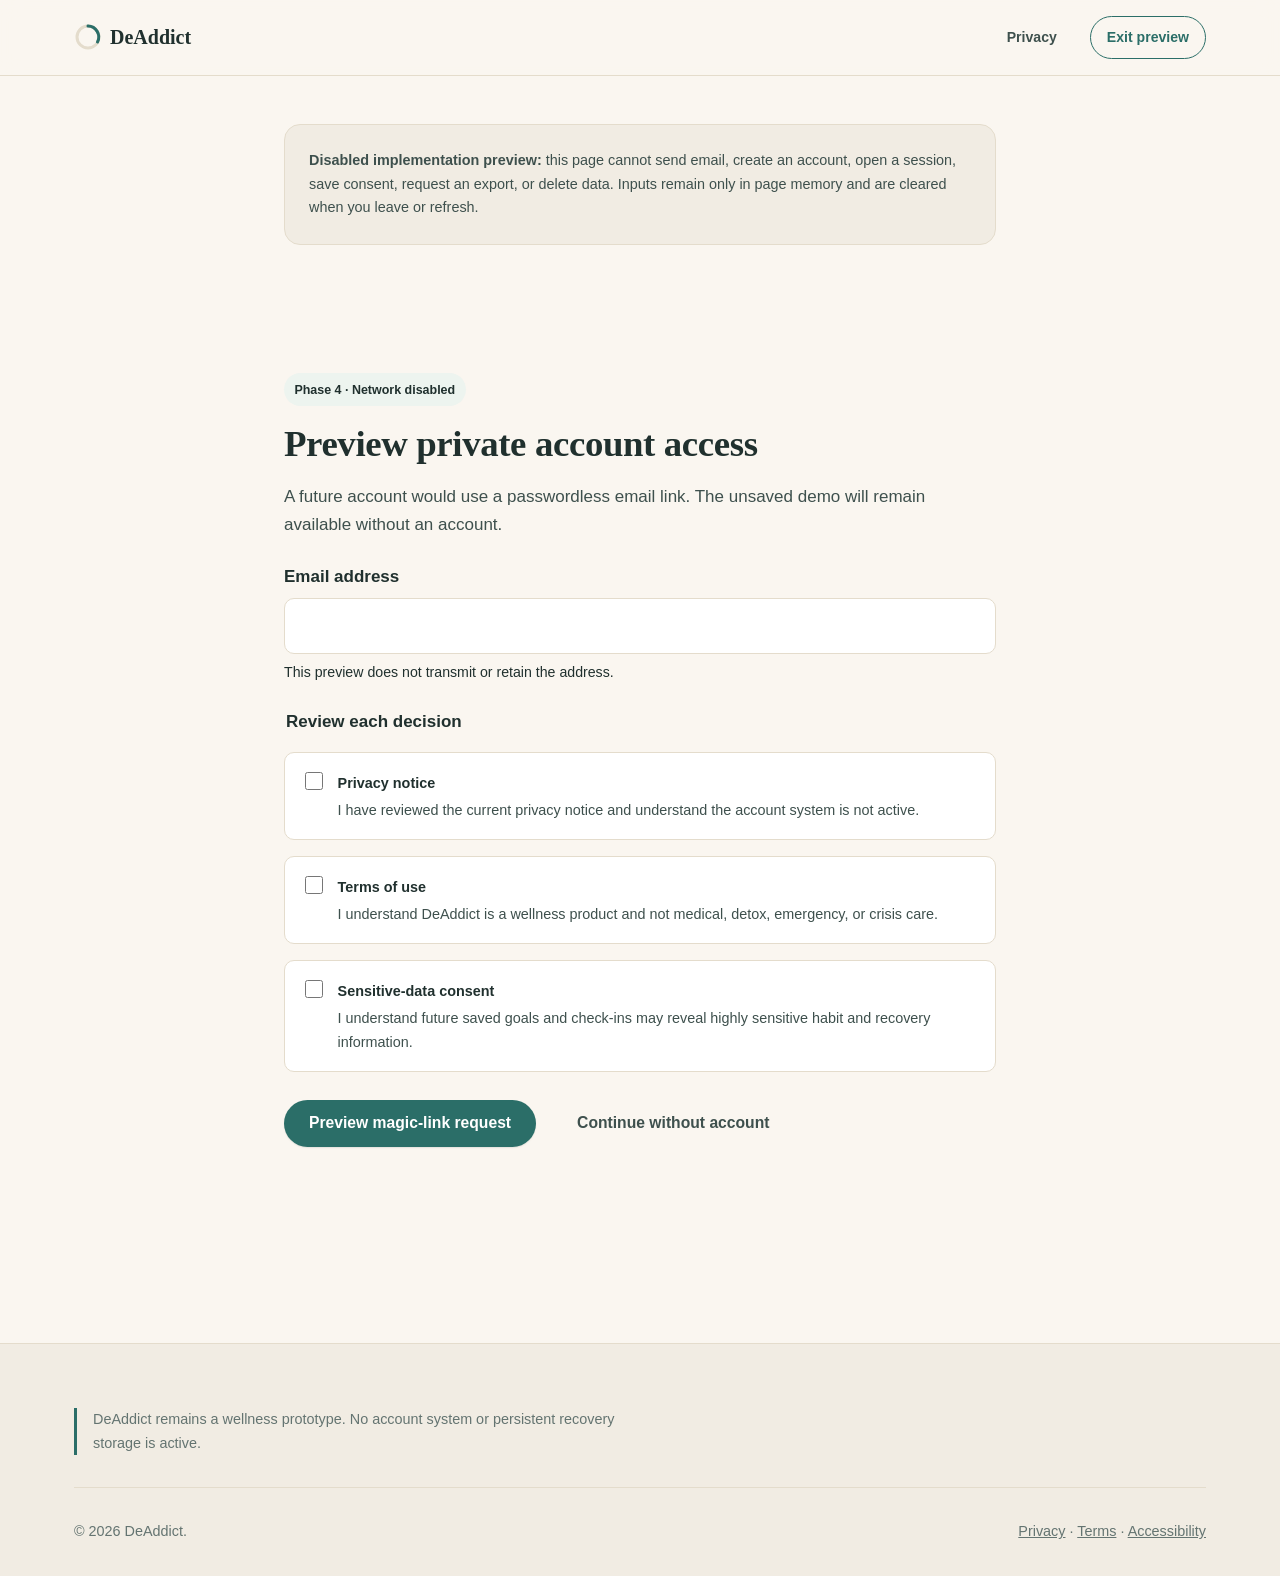
==== account.html @ 6950bdba "Phase 4: add disabled account and privacy controls preview" ====
<!doctype html>
<html lang="en">
<head>
<meta charset="utf-8">
<meta name="viewport" content="width=device-width, initial-scale=1">
<title>Account preview | DeAddict</title>
<meta name="description" content="Review the planned DeAddict account, consent, privacy, export, and deletion experience without creating an account or sending data.">
<meta name="robots" content="noindex, nofollow">
<meta name="theme-color" content="#2B6E68">
<link rel="icon" href="favicon.svg" type="image/svg+xml">
<link rel="manifest" href="site.webmanifest">
<link rel="stylesheet" href="styles.css">
<style>
  .account-wrap{max-width:760px;margin-inline:auto;padding:var(--space-6) var(--space-4) var(--space-8)}
  .account-panel{display:none}
  .account-panel.is-active{display:block}
  .account-form{display:grid;gap:var(--space-4);margin-top:var(--space-4)}
  .account-field{display:grid;gap:.45rem}
  .account-field label,.consent-row strong{font-weight:650;color:var(--color-ink)}
  .account-field input,.confirm-input{width:100%;border:1px solid var(--color-border);border-radius:var(--radius-sm);padding:.8rem .9rem;background:var(--color-surface);color:var(--color-ink);font:inherit}
  .account-field input:focus,.confirm-input:focus{outline:3px solid color-mix(in srgb,var(--color-primary) 24%,transparent);border-color:var(--color-primary)}
  .consent-list{display:grid;gap:var(--space-3)}
  .consent-row{display:grid;grid-template-columns:auto 1fr;gap:.75rem;align-items:start;padding:var(--space-3);border:1px solid var(--color-border);border-radius:var(--radius-sm);background:var(--color-surface)}
  .consent-row input{width:1.1rem;height:1.1rem;margin-top:.2rem}
  .consent-row span{display:block;color:var(--color-ink-soft);font-size:.9rem;margin-top:.2rem}
  .account-actions{display:flex;flex-wrap:wrap;gap:var(--space-3);align-items:center}
  .account-status{margin-top:var(--space-3)}
  .settings-list{display:grid;gap:var(--space-3);margin-top:var(--space-4)}
  .setting-row{display:flex;justify-content:space-between;align-items:center;gap:var(--space-3);padding:var(--space-3);border:1px solid var(--color-border);border-radius:var(--radius-sm);background:var(--color-surface)}
  .setting-row p{margin:0;color:var(--color-ink-soft);font-size:.9rem}
  .danger-zone{margin-top:var(--space-5);padding:var(--space-4);border:1px solid color-mix(in srgb,#b42318 35%,var(--color-border));border-radius:var(--radius-md);background:color-mix(in srgb,#b42318 5%,var(--color-surface))}
  .danger-zone h2{font-size:1.2rem}
  .preview-badge{display:inline-flex;align-items:center;gap:.4rem;padding:.4rem .65rem;border-radius:999px;background:var(--color-secondary-tint);font-size:.78rem;font-weight:700;color:var(--color-ink)}
  @media(max-width:600px){.account-wrap{padding-inline:var(--space-3)}.setting-row{align-items:flex-start;flex-direction:column}.account-actions .btn{width:100%;justify-content:center}}
</style>
</head>
<body>
<a class="skip-link" href="#main">Skip to main content</a>
<header class="site-header" id="siteHeader"><div class="container header-inner"><a href="index.html" class="logo"><span class="day-arc" aria-hidden="true"><svg width="28" height="28" viewBox="0 0 28 28"><circle cx="14" cy="14" r="11" fill="none" stroke="var(--color-border)" stroke-width="3"/><path d="M14 3 A11 11 0 0 1 23.5 19" fill="none" stroke="var(--color-primary)" stroke-width="3" stroke-linecap="round"/></svg></span>DeAddict</a><div class="header-actions"><a href="privacy.html" class="btn btn-ghost btn-sm">Privacy</a><a href="index.html" class="btn btn-secondary btn-sm">Exit preview</a></div></div></header>
<main id="main" class="account-wrap" data-account-preview>
  <div class="notice" style="margin-bottom:var(--space-5);"><p class="mb-0"><strong>Disabled implementation preview:</strong> this page cannot send email, create an account, open a session, save consent, request an export, or delete data. Inputs remain only in page memory and are cleared when you leave or refresh.</p></div>

  <section class="account-panel is-active" data-account-panel="signed-out" aria-labelledby="signin-title">
    <span class="preview-badge">Phase 4 · Network disabled</span>
    <h1 id="signin-title" style="font-size:clamp(1.8rem,1.5rem + 1vw,2.4rem);margin-top:var(--space-3);">Preview private account access</h1>
    <p>A future account would use a passwordless email link. The unsaved demo will remain available without an account.</p>
    <form class="account-form" data-account-form novalidate>
      <div class="account-field">
        <label for="accountEmail">Email address</label>
        <input id="accountEmail" name="email" type="email" inputmode="email" autocomplete="email" maxlength="254" aria-describedby="emailHelp" required>
        <small id="emailHelp">This preview does not transmit or retain the address.</small>
      </div>
      <fieldset style="border:0;padding:0;margin:0;">
        <legend style="font-weight:700;margin-bottom:var(--space-3);">Review each decision</legend>
        <div class="consent-list">
          <label class="consent-row"><input type="checkbox" name="privacy" required><span><strong>Privacy notice</strong><span>I have reviewed the current privacy notice and understand the account system is not active.</span></span></label>
          <label class="consent-row"><input type="checkbox" name="terms" required><span><strong>Terms of use</strong><span>I understand DeAddict is a wellness product and not medical, detox, emergency, or crisis care.</span></span></label>
          <label class="consent-row"><input type="checkbox" name="sensitiveData" required><span><strong>Sensitive-data consent</strong><span>I understand future saved goals and check-ins may reveal highly sensitive habit and recovery information.</span></span></label>
        </div>
      </fieldset>
      <p class="field-error" data-account-error role="alert" hidden></p>
      <div class="account-actions"><button class="btn btn-primary" type="submit">Preview magic-link request</button><a class="btn btn-ghost" href="onboarding.html">Continue without account</a></div>
    </form>
  </section>

  <section class="account-panel" data-account-panel="link-requested" aria-labelledby="requested-title" hidden>
    <span class="preview-badge">Generic confirmation</span>
    <h1 id="requested-title" tabindex="-1" style="font-size:clamp(1.8rem,1.5rem + 1vw,2.4rem);margin-top:var(--space-3);">Check your email if an account can continue</h1>
    <p>For privacy, a real system would use the same response whether or not an address is already registered. No email was sent by this preview.</p>
    <div class="notice"><p class="mb-0">A production link would expire, work only on an approved HTTPS origin, and never place recovery information in the URL.</p></div>
    <div class="account-actions" style="margin-top:var(--space-4);"><button class="btn btn-primary" type="button" data-preview-session>Preview signed-in controls</button><button class="btn btn-ghost" type="button" data-account-reset>Start over</button></div>
  </section>

  <section class="account-panel" data-account-panel="signed-in" aria-labelledby="settings-title" hidden>
    <span class="preview-badge">Fictional signed-in state</span>
    <h1 id="settings-title" tabindex="-1" style="font-size:clamp(1.8rem,1.5rem + 1vw,2.4rem);margin-top:var(--space-3);">Privacy and account controls</h1>
    <p>No real session exists. These controls demonstrate the future product boundary and do not save changes or send requests.</p>
    <div class="settings-list">
      <div class="setting-row"><div><strong>Discreet mode</strong><p>Use neutral labels and avoid sensitive content in notifications and page titles.</p></div><button class="btn btn-secondary btn-sm" type="button" aria-pressed="true" data-setting-toggle>On</button></div>
      <div class="setting-row"><div><strong>Revoke all sessions</strong><p>A production action would require recent authentication and invalidate every refresh session.</p></div><button class="btn btn-secondary btn-sm" type="button" data-session-revoke>Preview revoke</button></div>
      <div class="setting-row"><div><strong>Export my data</strong><p>A production export would be machine-readable, short-lived, and available only after recent authentication.</p></div><button class="btn btn-secondary btn-sm" type="button" data-export-request>Preview export</button></div>
    </div>
    <p class="notice account-status" data-account-status role="status" hidden></p>
    <div class="danger-zone">
      <h2>Delete account and saved data</h2>
      <p>A production deletion would revoke sessions, remove application rows, delete the identity, and document backup expiry. This preview performs none of those actions.</p>
      <button class="btn btn-ghost" type="button" data-delete-open>Preview deletion confirmation</button>
      <div data-delete-confirm hidden style="margin-top:var(--space-4);">
        <label for="deletePhrase" style="display:block;font-weight:650;margin-bottom:.45rem;">Type DELETE to confirm the preview</label>
        <input class="confirm-input" id="deletePhrase" type="text" autocomplete="off" maxlength="6">
        <p class="field-error" data-delete-error role="alert" hidden></p>
        <div class="account-actions" style="margin-top:var(--space-3);"><button class="btn btn-primary" type="button" data-delete-submit>Confirm preview only</button><button class="btn btn-ghost" type="button" data-delete-cancel>Cancel</button></div>
      </div>
    </div>
    <div class="account-actions" style="margin-top:var(--space-5);"><button class="btn btn-ghost" type="button" data-account-reset>Return to signed-out preview</button></div>
  </section>
</main>
<footer class="site-footer"><div class="container"><p class="footer-disclaimer">DeAddict remains a wellness prototype. No account system or persistent recovery storage is active.</p><div class="footer-bottom"><span>© 2026 DeAddict.</span><span><a href="privacy.html">Privacy</a> · <a href="terms.html">Terms</a> · <a href="accessibility.html">Accessibility</a></span></div></div></footer>
<script src="script.js"></script>
<script src="account.js"></script>
</body>
</html>
---- styles.css ----
/* =========================================================
   DeAddict — Design System
   Signature motif: the "day arc" — a soft partial ring that
   represents one day of progress. It recurs as a hero shape,
   a section divider, and the check-in / milestone indicator,
   tying the brand line "one day at a time" to a visual form
   instead of a generic progress bar.
   ========================================================= */

:root{
  /* ---- Color tokens (light) ---- */
  --color-bg: #FAF6F0;
  --color-surface: #FFFFFF;
  --color-surface-alt: #F1ECE3;
  --color-ink: #20302E;
  --color-ink-soft: #3E504D;
  --color-muted: #647471;
  --color-border: #E4DCCC;

  --color-primary: #2B6E68;
  --color-primary-dark: #1D4B47;
  --color-primary-tint: #E4EFEC;
  --color-secondary: #8FB9A8;
  --color-secondary-tint: #EDF4EF;

  --color-success: #4C8B5F;
  --color-success-tint: #E8F3EA;
  --color-warning: #B4772E;
  --color-warning-tint: #FBF0E2;
  --color-critical: #A6432F;
  --color-critical-tint: #FBEAE5;

  --color-focus: #2557C7;

  /* ---- Typography ---- */
  --font-display: "Iowan Old Style", "Palatino Linotype", Palatino, Georgia, "Noto Serif", serif;
  --font-body: -apple-system, BlinkMacSystemFont, "Segoe UI", Roboto, "Helvetica Neue", Arial, sans-serif;
  --font-mono: "IBM Plex Mono", "SFMono-Regular", Consolas, Menlo, monospace;

  --fs-body: clamp(1rem, 0.96rem + 0.15vw, 1.0625rem);
  --fs-small: clamp(0.85rem, 0.83rem + 0.1vw, 0.9rem);
  --fs-h1: clamp(2.3rem, 1.9rem + 2.2vw, 3.6rem);
  --fs-h2: clamp(1.7rem, 1.5rem + 1.1vw, 2.4rem);
  --fs-h3: clamp(1.25rem, 1.15rem + 0.5vw, 1.5rem);
  --fs-eyebrow: 0.8rem;

  --lh-body: 1.65;
  --lh-heading: 1.2;

  /* ---- Spacing (8pt system) ---- */
  --space-1: 0.5rem;
  --space-2: 0.75rem;
  --space-3: 1rem;
  --space-4: 1.5rem;
  --space-5: 2rem;
  --space-6: 3rem;
  --space-7: 4rem;
  --space-8: 6rem;

  --radius-sm: 10px;
  --radius-md: 16px;
  --radius-lg: 26px;
  --radius-pill: 999px;

  --shadow-sm: 0 1px 2px rgba(32,48,46,0.06), 0 1px 1px rgba(32,48,46,0.04);
  --shadow-md: 0 8px 24px -8px rgba(29,75,71,0.18);
  --shadow-lg: 0 20px 45px -18px rgba(29,75,71,0.28);

  --max-width: 1180px;
  --transition: 200ms cubic-bezier(.4,0,.2,1);
}

[data-theme="dark"]{
  --color-bg: #16211F;
  --color-surface: #1E2B29;
  --color-surface-alt: #263733;
  --color-ink: #EDEBE3;
  --color-ink-soft: #C9D3CE;
  --color-muted: #93A29C;
  --color-border: #33443F;

  --color-primary: #6FB3A6;
  --color-primary-dark: #8FCABD;
  --color-primary-tint: #223330;
  --color-secondary: #4E786A;
  --color-secondary-tint: #22322C;

  --color-success: #7BC391;
  --color-success-tint: #1E3226;
  --color-warning: #E3A85B;
  --color-warning-tint: #35291B;
  --color-critical: #E38271;
  --color-critical-tint: #3A231F;

  --color-focus: #7FA8FF;
  --shadow-md: 0 8px 24px -8px rgba(0,0,0,0.45);
  --shadow-lg: 0 20px 45px -18px rgba(0,0,0,0.55);
}

@media (prefers-reduced-motion: reduce){
  *{ animation-duration: 0.01ms !important; animation-iteration-count: 1 !important; transition-duration: 0.01ms !important; scroll-behavior: auto !important; }
}

*, *::before, *::after{ box-sizing: border-box; }
html{ scroll-behavior: smooth; }
body{
  margin: 0;
  background: var(--color-bg);
  color: var(--color-ink);
  font-family: var(--font-body);
  font-size: var(--fs-body);
  line-height: var(--lh-body);
  -webkit-font-smoothing: antialiased;
}
img{ max-width: 100%; display: block; }
a{ color: inherit; }

h1,h2,h3,h4{
  font-family: var(--font-display);
  line-height: var(--lh-heading);
  margin: 0 0 var(--space-3);
  font-weight: 600;
  letter-spacing: -0.01em;
}
h1{ font-size: var(--fs-h1); }
h2{ font-size: var(--fs-h2); }
h3{ font-size: var(--fs-h3); }
p{ margin: 0 0 var(--space-3); color: var(--color-ink-soft); }
.eyebrow{
  font-family: var(--font-mono);
  font-size: var(--fs-eyebrow);
  letter-spacing: 0.08em;
  text-transform: uppercase;
  color: var(--color-primary);
  display: inline-flex;
  align-items: center;
  gap: var(--space-1);
  margin-bottom: var(--space-2);
}

.container{
  max-width: var(--max-width);
  margin-inline: auto;
  padding-inline: var(--space-4);
}
@media (max-width: 480px){ .container{ padding-inline: var(--space-3); } }

section{ padding-block: var(--space-8); }
@media (max-width: 768px){ section{ padding-block: var(--space-6); } }

/* ---- Skip link ---- */
.skip-link{
  position: absolute;
  left: var(--space-3);
  top: -60px;
  background: var(--color-ink);
  color: var(--color-bg);
  padding: var(--space-2) var(--space-3);
  border-radius: var(--radius-sm);
  z-index: 100;
  transition: top var(--transition);
}
.skip-link:focus{ top: var(--space-3); }

/* ---- Focus ring ---- */
:focus-visible{
  outline: 3px solid var(--color-focus);
  outline-offset: 2px;
  border-radius: 4px;
}

/* ---- Buttons ---- */
.btn{
  display: inline-flex;
  align-items: center;
  justify-content: center;
  gap: var(--space-1);
  font-family: var(--font-body);
  font-weight: 600;
  font-size: 0.98rem;
  padding: 0.85rem 1.5rem;
  min-height: 44px;
  border-radius: var(--radius-pill);
  border: 1px solid transparent;
  cursor: pointer;
  text-decoration: none;
  transition: transform var(--transition), box-shadow var(--transition), background var(--transition), border-color var(--transition), opacity var(--transition);
  white-space: nowrap;
}
.btn:active{ transform: translateY(1px); }
.btn-primary{ background: var(--color-primary); color: #fff; box-shadow: var(--shadow-sm); }
.btn-primary:hover{ background: var(--color-primary-dark); box-shadow: var(--shadow-md); }
.btn-secondary{ background: transparent; color: var(--color-primary); border-color: var(--color-primary); }
.btn-secondary:hover{ background: var(--color-primary-tint); }
.btn-ghost{ background: transparent; color: var(--color-ink-soft); }
.btn-ghost:hover{ background: var(--color-surface-alt); }
.btn-critical{ background: var(--color-critical); color: #fff; }
.btn[disabled], .btn.is-disabled{ opacity: 0.5; cursor: not-allowed; }
.btn.is-loading{ position: relative; color: transparent !important; }
.btn.is-loading::after{
  content: "";
  position: absolute; width: 18px; height: 18px;
  border: 2px solid rgba(255,255,255,0.5); border-top-color: #fff;
  border-radius: 50%; animation: spin 0.7s linear infinite;
}
@keyframes spin{ to{ transform: rotate(360deg); } }
.btn-sm{ padding: 0.55rem 1rem; font-size: 0.88rem; min-height: 36px; }

/* ---- Header ---- */
.site-header{
  position: sticky; top: 0; z-index: 50;
  background: color-mix(in srgb, var(--color-bg) 88%, transparent);
  backdrop-filter: blur(10px);
  border-bottom: 1px solid var(--color-border);
  transition: padding var(--transition), box-shadow var(--transition);
}
.site-header.is-scrolled{ box-shadow: var(--shadow-sm); }
.header-inner{
  display: flex; align-items: center; justify-content: space-between;
  gap: var(--space-4);
  padding-block: var(--space-3);
}
.site-header.is-scrolled .header-inner{ padding-block: var(--space-2); }
.logo{
  display: inline-flex; align-items: center; gap: 0.5rem;
  font-family: var(--font-display); font-weight: 700; font-size: 1.25rem;
  text-decoration: none; color: var(--color-ink);
}
.logo .mark{ display:inline-block; }
.main-nav{ display: flex; align-items: center; gap: var(--space-5); }
.main-nav ul{ list-style: none; display: flex; gap: var(--space-4); margin: 0; padding: 0; }
.main-nav a{ text-decoration: none; color: var(--color-ink-soft); font-weight: 500; font-size: 0.95rem; }
.main-nav a:hover{ color: var(--color-primary); }
.header-actions{ display: flex; align-items: center; gap: var(--space-3); }
.icon-btn{
  width: 40px; height: 40px; border-radius: 50%;
  display: inline-flex; align-items: center; justify-content: center;
  border: 1px solid var(--color-border); background: var(--color-surface);
  cursor: pointer; color: var(--color-ink-soft);
}
.icon-btn:hover{ background: var(--color-surface-alt); }
.menu-toggle{ display: none; }

@media (max-width: 900px){
  .main-nav ul, .header-actions .sign-in-link{ display: none; }
  .menu-toggle{ display: inline-flex; }
}

/* mobile drawer */
.mobile-nav{
  position: fixed; inset: 0; z-index: 90;
  background: var(--color-bg);
  transform: translateX(100%);
  transition: transform var(--transition);
  display: flex; flex-direction: column;
  padding: var(--space-4);
}
.mobile-nav.is-open{ transform: translateX(0); }
.mobile-nav-head{ display:flex; justify-content: space-between; align-items:center; margin-bottom: var(--space-5); }
.mobile-nav ul{ list-style:none; padding:0; margin:0; display:flex; flex-direction:column; }
.mobile-nav a{ display:block; padding: var(--space-3) 0; font-size: 1.15rem; text-decoration:none; color: var(--color-ink); border-bottom: 1px solid var(--color-border); min-height: 44px; }
.mobile-nav .btn{ margin-top: var(--space-4); width: 100%; }

/* ---- Cards ---- */
.card{
  background: var(--color-surface);
  border: 1px solid var(--color-border);
  border-radius: var(--radius-md);
  padding: var(--space-4);
  transition: box-shadow var(--transition), transform var(--transition);
}
.card:hover{ box-shadow: var(--shadow-md); transform: translateY(-2px); }

/* ---- Grid helpers ---- */
.grid{ display: grid; gap: var(--space-4); }
.grid-2{ grid-template-columns: repeat(2, 1fr); }
.grid-3{ grid-template-columns: repeat(3, 1fr); }
.grid-4{ grid-template-columns: repeat(4, 1fr); }
@media (max-width: 900px){ .grid-3, .grid-4{ grid-template-columns: repeat(2,1fr); } }
@media (max-width: 600px){ .grid-2, .grid-3, .grid-4{ grid-template-columns: 1fr; } }

/* ---- Hero ---- */
.hero{ padding-top: var(--space-7); position: relative; overflow: hidden; }
.hero-grid{ display: grid; grid-template-columns: 1.05fr 0.95fr; gap: var(--space-7); align-items: center; }
@media (max-width: 900px){ .hero-grid{ grid-template-columns: 1fr; } }
.hero-copy p.lede{ font-size: 1.15rem; max-width: 46ch; }
.trust-line{
  display: inline-flex; align-items: center; gap: var(--space-2);
  font-size: var(--fs-small); color: var(--color-muted);
  margin-top: var(--space-4);
}
.trust-line svg{ flex-shrink: 0; color: var(--color-primary); }
.hero-actions{ display: flex; gap: var(--space-3); flex-wrap: wrap; margin-top: var(--space-5); }

/* day arc signature element */
.day-arc{ position: relative; display: inline-flex; }
.day-arc svg{ display:block; }

.hero-visual{ position: relative; }
.hero-visual .arc-bg{ position:absolute; inset: -10% -10% auto auto; width: 70%; opacity: 0.5; z-index: 0; }
.product-frame{
  position: relative; z-index: 1;
  background: var(--color-surface);
  border-radius: var(--radius-lg);
  border: 1px solid var(--color-border);
  box-shadow: var(--shadow-lg);
  padding: var(--space-4);
  transform: rotate(-1.5deg);
}
.product-frame .mock-row{ display:flex; justify-content:space-between; align-items:center; margin-bottom: var(--space-3); }
.mock-pill{ background: var(--color-surface-alt); border-radius: var(--radius-pill); padding: 0.35rem 0.85rem; font-size: 0.8rem; color: var(--color-muted); }
.mock-card{ background: var(--color-primary-tint); border-radius: var(--radius-md); padding: var(--space-3); margin-bottom: var(--space-3); }
.mock-card:last-child{ margin-bottom: 0; }
.mock-stat-label{ font-size: 0.78rem; color: var(--color-muted); }
.mock-stat-value{ font-family: var(--font-display); font-size: 1.5rem; color: var(--color-primary-dark); }

/* ---- Notice / alert banner ---- */
.notice{
  display: flex; gap: var(--space-3); align-items: flex-start;
  background: var(--color-surface-alt);
  border: 1px solid var(--color-border);
  border-radius: var(--radius-md);
  padding: var(--space-4);
  font-size: var(--fs-small);
  color: var(--color-ink-soft);
}
.notice svg{ flex-shrink: 0; margin-top: 2px; color: var(--color-primary); }
.notice.critical{ background: var(--color-critical-tint); border-color: color-mix(in srgb, var(--color-critical) 30%, var(--color-border)); }
.notice.critical svg{ color: var(--color-critical); }
.notice a{ color: var(--color-primary); font-weight: 600; }

/* ---- Section headers ---- */
.section-head{ max-width: 640px; margin-bottom: var(--space-6); }
.section-head.center{ margin-inline: auto; text-align: center; }

/* ---- Paths / options ---- */
.path-card{ text-align: left; }
.path-card .icon-wrap{
  width: 48px; height: 48px; border-radius: var(--radius-sm);
  background: var(--color-primary-tint); display:flex; align-items:center; justify-content:center;
  color: var(--color-primary); margin-bottom: var(--space-3);
}
.path-card .adjust-note{ font-size: var(--fs-small); color: var(--color-muted); margin-top: var(--space-2); }

/* ---- Steps ---- */
.steps{ display:grid; grid-template-columns: repeat(4,1fr); gap: var(--space-4); position: relative; }
@media (max-width: 900px){ .steps{ grid-template-columns: repeat(2,1fr); } }
@media (max-width: 560px){ .steps{ grid-template-columns: 1fr; } }
.step .step-num{ font-family: var(--font-mono); color: var(--color-secondary); font-size: 0.85rem; margin-bottom: var(--space-2); display:block; }

/* ---- Category grid ---- */
.category-toolbar{ display:flex; gap: var(--space-3); flex-wrap: wrap; margin-bottom: var(--space-5); align-items:center; }
.search-input{
  flex: 1; min-width: 220px;
  padding: 0.75rem 1rem; border-radius: var(--radius-pill);
  border: 1px solid var(--color-border); background: var(--color-surface);
  font-size: 0.95rem; color: var(--color-ink);
}
.chip{
  border: 1px solid var(--color-border); background: var(--color-surface);
  border-radius: var(--radius-pill); padding: 0.45rem 1rem;
  font-size: 0.85rem; cursor: pointer; color: var(--color-ink-soft);
}
.chip[aria-pressed="true"]{ background: var(--color-primary); color:#fff; border-color: var(--color-primary); }
.category-card{ display:flex; flex-direction:column; height: 100%; }
.category-card h3{ font-size: 1.1rem; }
.category-card .cat-link{ margin-top:auto; font-weight:600; color: var(--color-primary); text-decoration:none; display:inline-flex; align-items:center; gap:0.35rem; }

/* ---- Feature list ---- */
.feature-item{ display:flex; gap: var(--space-3); }
.feature-item .icon-wrap{ width:40px; height:40px; border-radius: var(--radius-sm); background: var(--color-secondary-tint); display:flex; align-items:center; justify-content:center; color: var(--color-primary); flex-shrink:0; }

/* ---- Testimonials ---- */
.testimonial-card{ position:relative; }
.sample-tag{ font-family: var(--font-mono); font-size: 0.68rem; letter-spacing:0.06em; text-transform:uppercase; color: var(--color-muted); border:1px solid var(--color-border); border-radius: var(--radius-pill); padding: 0.15rem 0.6rem; display:inline-block; margin-bottom: var(--space-3); }
.testimonial-meta{ display:flex; align-items:center; gap: var(--space-2); margin-top: var(--space-4); }
.avatar-dot{ width:36px; height:36px; border-radius:50%; background: var(--color-secondary-tint); display:flex; align-items:center; justify-content:center; color: var(--color-primary); font-weight:700; font-family: var(--font-display); }

/* ---- Pricing ---- */
.pricing-card{ display:flex; flex-direction:column; }
.pricing-card.is-featured{ border-color: var(--color-primary); box-shadow: var(--shadow-md); }
.price-row{ display:flex; align-items:baseline; gap: 0.35rem; margin: var(--space-3) 0; }
.price-amount{ font-family: var(--font-display); font-size: 2.2rem; color: var(--color-primary-dark); }
.price-period{ color: var(--color-muted); font-size: 0.9rem; }
.plan-list{ list-style:none; margin: var(--space-4) 0; padding:0; display:flex; flex-direction:column; gap: var(--space-2); }
.plan-list li{ display:flex; gap: var(--space-2); align-items:flex-start; font-size: 0.92rem; color: var(--color-ink-soft); }
.plan-list svg{ flex-shrink:0; color: var(--color-primary); margin-top: 3px; }
.plan-fineprint{ font-size: var(--fs-small); color: var(--color-muted); margin-top: var(--space-3); }

/* ---- FAQ / accordion ---- */
.accordion-item{ border-bottom: 1px solid var(--color-border); }
.accordion-trigger{
  width:100%; text-align:left; background:none; border:none; cursor:pointer;
  display:flex; justify-content:space-between; align-items:center;
  padding: var(--space-4) 0; font-family: var(--font-body); font-weight:600; font-size:1rem; color: var(--color-ink);
}
.accordion-trigger svg{ transition: transform var(--transition); flex-shrink:0; }
.accordion-trigger[aria-expanded="true"] svg{ transform: rotate(180deg); }
.accordion-panel{ overflow:hidden; max-height:0; transition: max-height var(--transition); }
.accordion-panel p{ padding-bottom: var(--space-4); }

/* ---- Footer ---- */
.site-footer{ background: var(--color-surface-alt); border-top: 1px solid var(--color-border); padding-block: var(--space-7) var(--space-5); }
.footer-grid{ display:grid; grid-template-columns: 1.4fr repeat(4,1fr); gap: var(--space-5); margin-bottom: var(--space-6); }
@media (max-width: 900px){ .footer-grid{ grid-template-columns: repeat(2,1fr); } }
@media (max-width: 560px){ .footer-grid{ grid-template-columns: 1fr; } }
.footer-grid h4{ font-family: var(--font-body); font-size: 0.85rem; text-transform:uppercase; letter-spacing:0.06em; color: var(--color-muted); margin-bottom: var(--space-3); }
.footer-grid ul{ list-style:none; margin:0; padding:0; display:flex; flex-direction:column; gap: var(--space-2); }
.footer-grid a{ text-decoration:none; color: var(--color-ink-soft); font-size:0.92rem; }
.footer-grid a:hover{ color: var(--color-primary); }
.footer-bottom{ display:flex; justify-content:space-between; align-items:center; flex-wrap:wrap; gap: var(--space-3); padding-top: var(--space-5); border-top: 1px solid var(--color-border); font-size: var(--fs-small); color: var(--color-muted); }
.footer-disclaimer{ font-size: var(--fs-small); color: var(--color-muted); max-width: 70ch; margin-bottom: var(--space-5); border-left: 3px solid var(--color-primary); padding-left: var(--space-3); }
.locale-controls{ display:flex; gap: var(--space-2); }
.locale-controls select{ border:1px solid var(--color-border); background: var(--color-surface); border-radius: var(--radius-sm); padding: 0.4rem 0.6rem; font-size: 0.85rem; color: var(--color-ink); }

/* ---- Badges / tags ---- */
.tag{ display:inline-flex; align-items:center; gap:0.3rem; font-size:0.75rem; font-weight:600; padding: 0.25rem 0.7rem; border-radius: var(--radius-pill); }
.tag-neutral{ background: var(--color-surface-alt); color: var(--color-muted); }
.tag-success{ background: var(--color-success-tint); color: var(--color-success); }
.tag-warning{ background: var(--color-warning-tint); color: var(--color-warning); }

/* ---- utility ---- */
.text-center{ text-align:center; }
.mt-0{ margin-top:0; } .mb-0{ margin-bottom:0; }
.visually-hidden{ position:absolute; width:1px; height:1px; padding:0; margin:-1px; overflow:hidden; clip:rect(0,0,0,0); white-space:nowrap; border:0; }
.divider{ height:1px; background: var(--color-border); border:none; margin: var(--space-6) 0; }
.bg-alt{ background: var(--color-surface-alt); }
.pill-nav{ display:flex; gap: var(--space-2); flex-wrap:wrap; }
.pill-nav a{ text-decoration:none; padding: 0.5rem 1rem; border-radius: var(--radius-pill); border:1px solid var(--color-border); font-size:0.85rem; color: var(--color-ink-soft); }
.pill-nav a[aria-current="page"]{ background: var(--color-primary); color:#fff; border-color: var(--color-primary); }

/* ---- App shell (dashboard/checkin) ---- */
.app-shell{ display:grid; grid-template-columns: 240px 1fr; min-height: 100vh; }
@media (max-width: 900px){ .app-shell{ grid-template-columns: 1fr; } }
.app-sidebar{ background: var(--color-surface); border-right: 1px solid var(--color-border); padding: var(--space-4); display:flex; flex-direction:column; gap: var(--space-2); }
@media (max-width: 900px){ .app-sidebar{ display:none; } }
.app-sidebar a{ display:flex; align-items:center; gap: var(--space-2); padding: 0.65rem 0.85rem; border-radius: var(--radius-sm); text-decoration:none; color: var(--color-ink-soft); font-weight:500; font-size:0.92rem; min-height:44px; }
.app-sidebar a[aria-current="page"], .app-sidebar a:hover{ background: var(--color-primary-tint); color: var(--color-primary-dark); }
.app-main{ padding: var(--space-5); }
.app-topbar{ display:flex; justify-content:space-between; align-items:center; margin-bottom: var(--space-5); flex-wrap:wrap; gap: var(--space-3); }
.help-fab{
  position: fixed; bottom: var(--space-4); right: var(--space-4);
  background: var(--color-primary); color:#fff; border-radius: var(--radius-pill);
  padding: 0.85rem 1.3rem; box-shadow: var(--shadow-lg); text-decoration:none;
  display:inline-flex; align-items:center; gap:0.5rem; font-weight:600; z-index:40;
}

/* ---- Mood / urge scale ---- */
.scale-row{ display:flex; gap: var(--space-2); flex-wrap:wrap; }
.scale-btn{
  flex:1; min-width:56px; border:1px solid var(--color-border); background: var(--color-surface);
  border-radius: var(--radius-md); padding: var(--space-3) var(--space-2); cursor:pointer;
  display:flex; flex-direction:column; align-items:center; gap:0.35rem; font-size:0.8rem; color: var(--color-ink-soft);
  min-height:44px;
}
.scale-btn[aria-pressed="true"]{ border-color: var(--color-primary); background: var(--color-primary-tint); color: var(--color-primary-dark); font-weight:600; }

/* ---- forms ---- */
.field{ margin-bottom: var(--space-4); }
.field label{ display:block; font-weight:600; font-size:0.9rem; margin-bottom: var(--space-1); }
.field .hint{ font-size: var(--fs-small); color: var(--color-muted); margin-top: 0.3rem; }
.field input[type="text"], .field input[type="email"], .field input[type="password"], .field textarea, .field select{
  width:100%; padding: 0.75rem 0.9rem; border-radius: var(--radius-sm);
  border: 1px solid var(--color-border); background: var(--color-surface); color: var(--color-ink);
  font-size: 1rem; font-family: var(--font-body);
}
.field input:focus, .field textarea:focus, .field select:focus{ border-color: var(--color-primary); }
.field.has-error input, .field.has-error textarea{ border-color: var(--color-critical); }
.field-error{ color: var(--color-critical); font-size: var(--fs-small); margin-top:0.3rem; }
.checkbox-row{ display:flex; align-items:flex-start; gap: 0.6rem; font-size:0.9rem; color: var(--color-ink-soft); }
.checkbox-row input{ margin-top: 0.25rem; }

/* skeleton */
.skeleton{ background: linear-gradient(90deg, var(--color-surface-alt) 25%, var(--color-border) 37%, var(--color-surface-alt) 63%); background-size: 400% 100%; animation: shimmer 1.4s ease infinite; border-radius: var(--radius-sm); }
@keyframes shimmer{ 0%{background-position:100% 0;} 100%{background-position:0 0;} }

/* toast */
.toast{ position: fixed; bottom: var(--space-4); left:50%; transform: translateX(-50%); background: var(--color-ink); color: var(--color-bg); padding: 0.8rem 1.4rem; border-radius: var(--radius-pill); font-size:0.9rem; box-shadow: var(--shadow-lg); z-index: 100; }
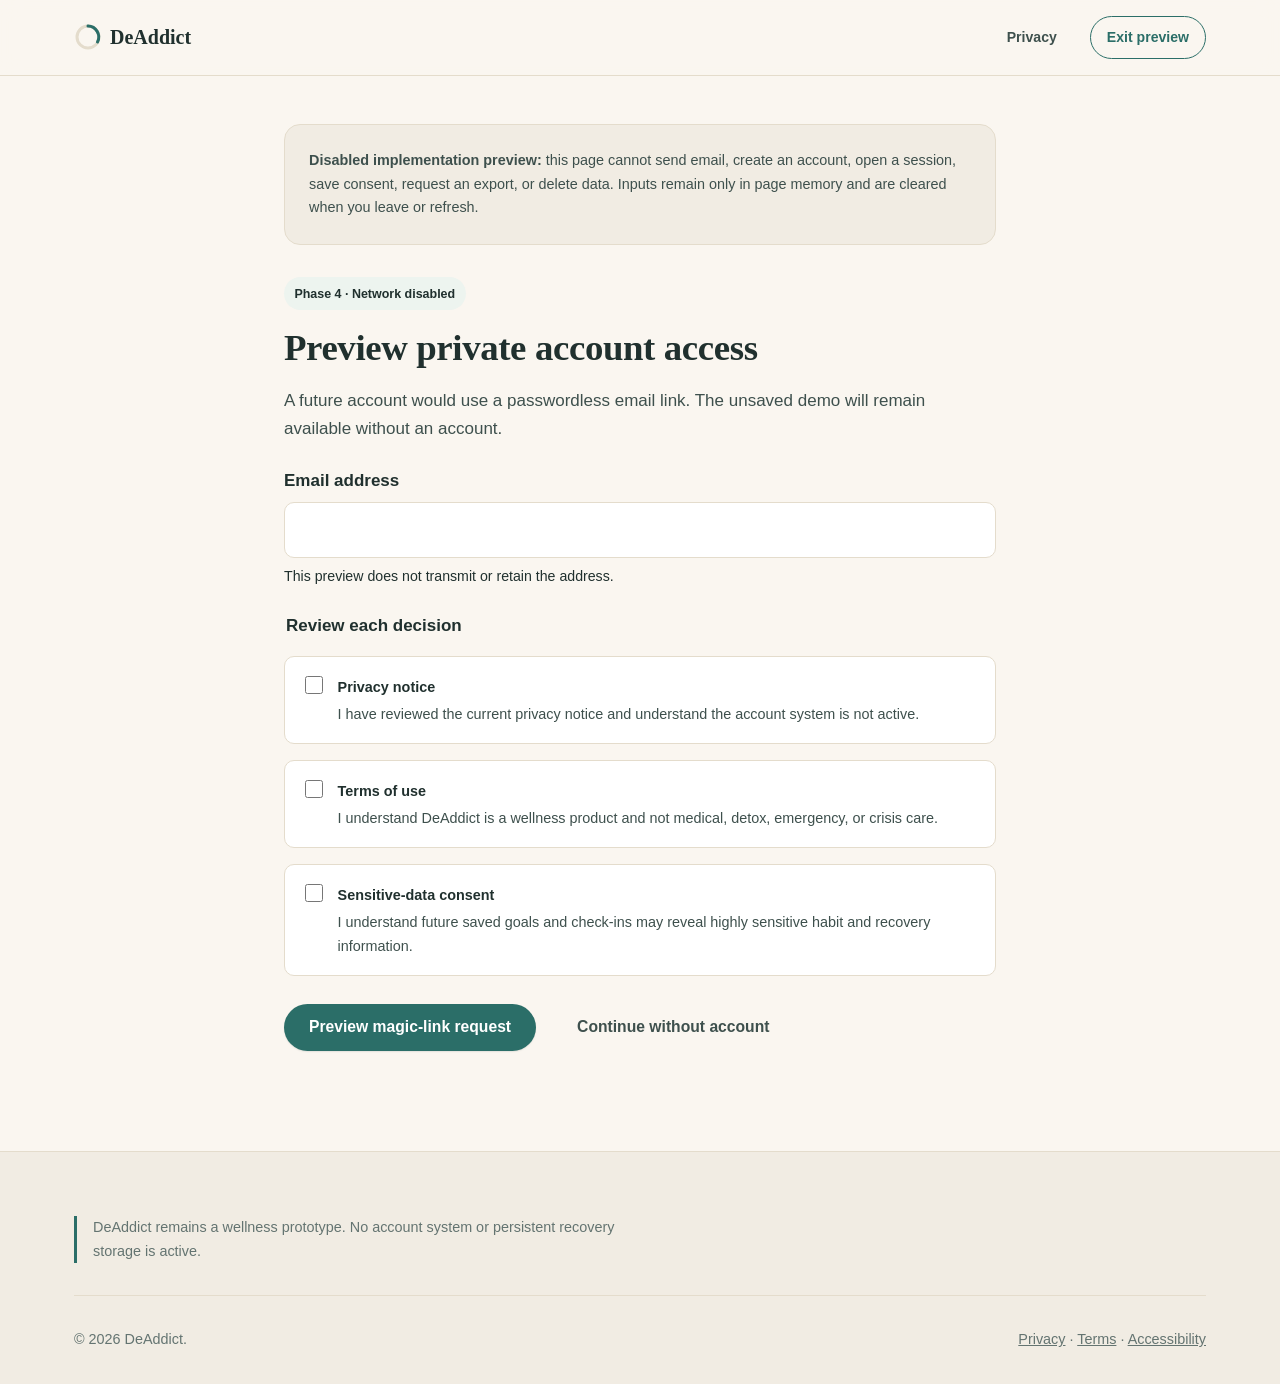
==== commit d6c43e5a: "Phase 4: remove inherited section spacing from account panels" ====
--- a/account.html
+++ b/account.html
@@ -12,7 +12,7 @@
 <link rel="stylesheet" href="styles.css">
 <style>
   .account-wrap{max-width:760px;margin-inline:auto;padding:var(--space-6) var(--space-4) var(--space-8)}
-  .account-panel{display:none}
+  .account-panel{display:none;padding:0}
   .account-panel.is-active{display:block}
   .account-form{display:grid;gap:var(--space-4);margin-top:var(--space-4)}
   .account-field{display:grid;gap:.45rem}
@@ -97,6 +97,7 @@
 </main>
 <footer class="site-footer"><div class="container"><p class="footer-disclaimer">DeAddict remains a wellness prototype. No account system or persistent recovery storage is active.</p><div class="footer-bottom"><span>© 2026 DeAddict.</span><span><a href="privacy.html">Privacy</a> · <a href="terms.html">Terms</a> · <a href="accessibility.html">Accessibility</a></span></div></div></footer>
 <script src="script.js"></script>
+<script src="auth-adapter.js"></script>
 <script src="account.js"></script>
 </body>
 </html>
